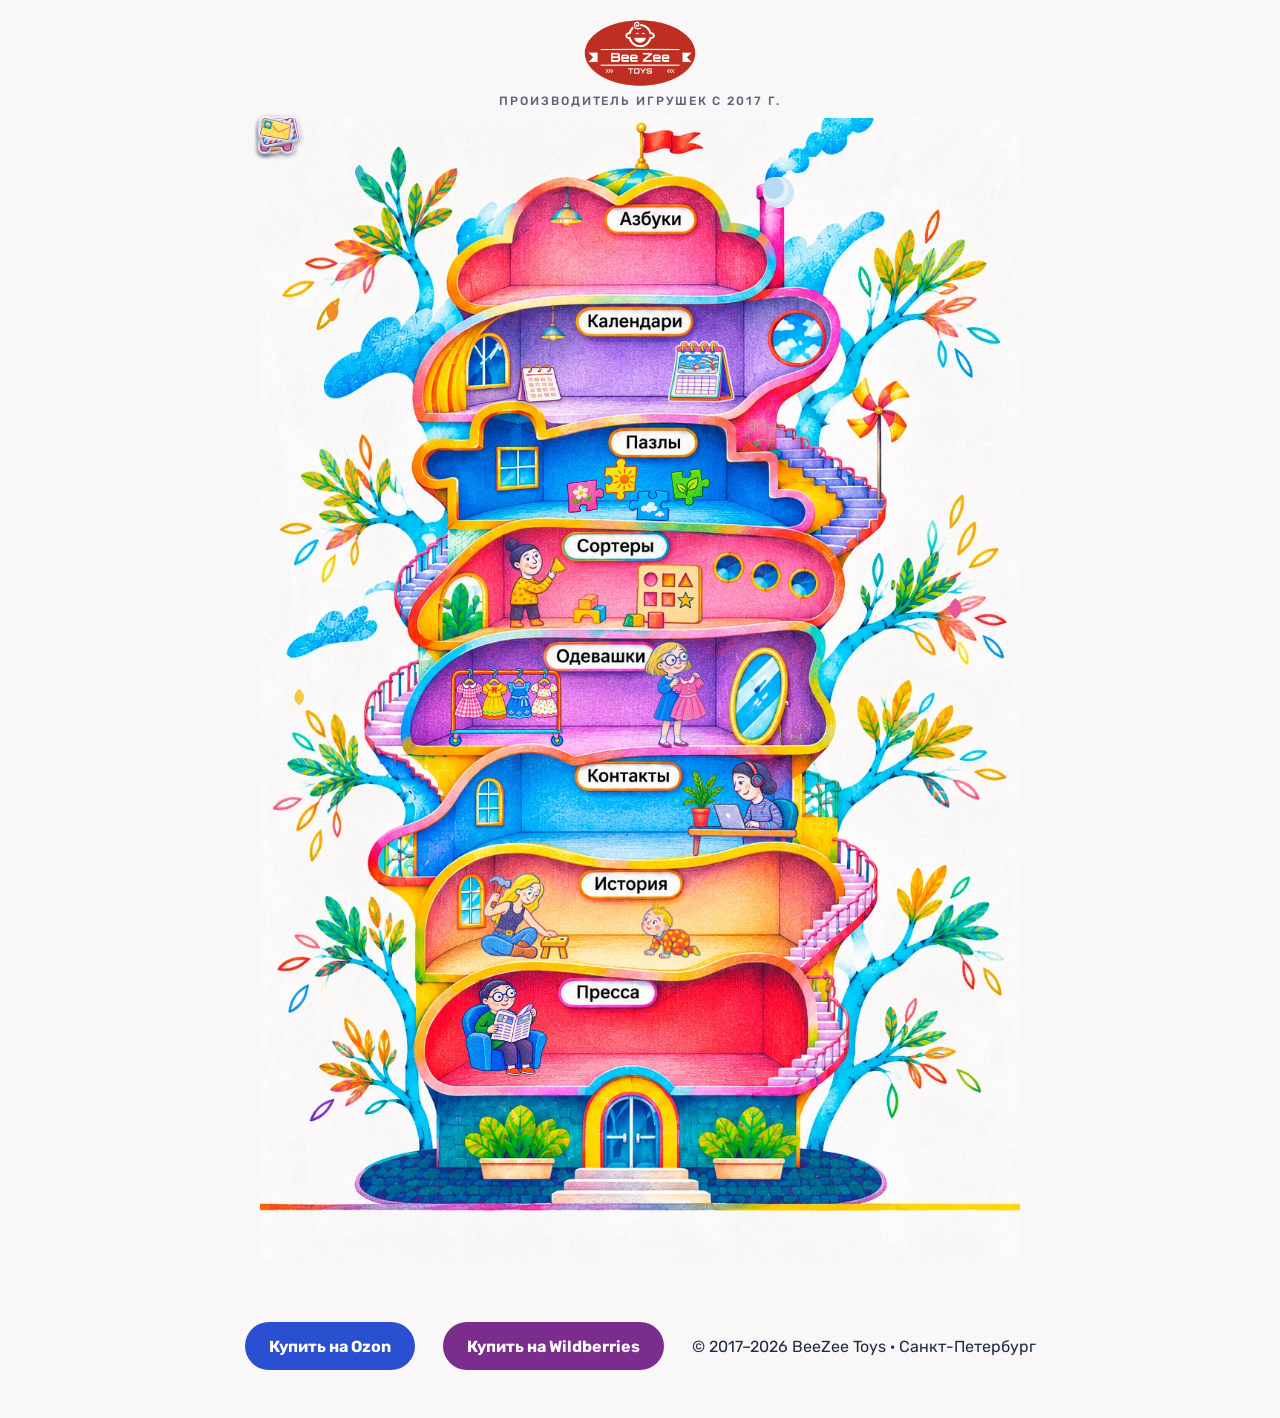
==== index.html @ bb621c13 "Календари: маленький календарик подпрыгивает вместо полёта Co-Authored-By: Claude Opus 5.5 <noreply@" ====
<!doctype html>
<html lang="ru">
<head>
<meta charset="utf-8">
<meta name="viewport" content="width=device-width, initial-scale=1">
<title>BeeZee Toys — занимательно-замечательные игрушки</title>
<meta name="description" content="Авторские магнитные азбуки, календари, одевашки и сортеры BeeZee Toys из Петербурга, с 2017 года.">
<link rel="preconnect" href="https://fonts.googleapis.com">
<link href="https://fonts.googleapis.com/css2?family=Rubik:wght@400;500;700;800&family=Caveat:wght@500;700&display=swap" rel="stylesheet">
<style>
:root{--ink:#1F2A44;--paper:#F9F7F7;--blue:#2A4FD0;--red:#C0392B}
*{box-sizing:border-box}
body{margin:0;background:var(--paper);color:var(--ink);font-family:Rubik,system-ui,sans-serif;overflow-x:hidden}
a{color:var(--ink)}a:hover{color:var(--red)}
.hand{font-family:Caveat,cursive}

header{position:relative;max-width:1320px;margin:0 auto;padding:18px 24px 10px;display:flex;flex-direction:column;align-items:center;gap:6px}
header img{display:block;width:112px;height:70px;object-fit:contain}
.since{font-size:12px;font-weight:500;letter-spacing:.16em;text-transform:uppercase;color:#5B6478}
.btn{display:inline-flex;align-items:center;min-height:48px;padding:0 24px;border-radius:999px;font-weight:700;text-decoration:none;border:0;font-family:inherit;font-size:16px;cursor:pointer;transition:transform .25s cubic-bezier(.34,1.56,.64,1)}
.btn:hover{transform:scale(1.06) rotate(-2deg)}
.btn-dark{background:var(--ink);color:var(--paper)}
.btn-dark:hover{color:var(--paper)}
.btn-ozon{background:#2A4FD0;color:#fff}.btn-ozon:hover{color:#fff}
.btn-wb{background:#7B2D8E;color:#fff}.btn-wb:hover{color:#fff}

main{position:relative;max-width:1320px;margin:0 auto;padding:0 16px 40px;display:flex;justify-content:center}

.house{position:relative;width:min(760px,94vw);aspect-ratio:1024/1536;animation:breathe 8s ease-in-out infinite}
.cam{position:absolute;inset:0}
.layer{position:absolute;inset:0;width:100%;height:100%;display:block;pointer-events:none;user-select:none}
.g{position:absolute;inset:0;pointer-events:none}
.hot{position:absolute;padding:0;margin:0;border:0;background:transparent;cursor:pointer;pointer-events:auto;border-radius:48px;transition:box-shadow .35s,background-color .35s;-webkit-tap-highlight-color:transparent}
.hot:focus-visible{outline:none}
.g:hover .hot,.g:focus-within .hot,.g.on .hot{background-color:rgba(255,255,255,.10);box-shadow:inset 0 0 0 4px rgba(255,255,255,.85),0 0 0 3px rgba(31,42,68,.12)}
.go{position:absolute;right:7%;bottom:10%;padding:8px 16px;border-radius:999px;background:var(--ink);color:var(--paper);font:700 15px Rubik,sans-serif;opacity:0;transform:translateY(8px) scale(.8);transition:all .35s cubic-bezier(.34,1.56,.64,1);white-space:nowrap}
.g:hover .go,.g:focus-within .go,.g.on .go{opacity:1;transform:none}
.sp{position:absolute;width:24px;height:24px;opacity:0}
.g:hover .sp,.g.on .sp{animation:sparkle 1s ease-out infinite}
.g:hover .sp2,.g.on .sp2{animation-delay:.3s}
.g:hover .sp3,.g.on .sp3{animation-delay:.6s}

/* персонажи — покой */
.s-girl{transform-origin:35.2% 44.9%;animation:sway 3.4s ease-in-out infinite}
.k-girl{transform-origin:63.5% 65.1%;animation:typing 2.4s ease-in-out infinite}
.s-board{transform-origin:53.2% 44.9%}
.s-blocks{transform-origin:43.2% 44.7%}
/* персонажи — наведение мышкой (:hover) или тап на телефоне (.on) */
.g:hover .s-girl,.g:focus-within .s-girl,.g.on .s-girl{animation:hop 1.6s ease-in-out infinite}
.g:hover .s-board,.g:focus-within .s-board,.g.on .s-board{animation:wiggle .9s ease-in-out infinite}
.g:hover .s-blocks,.g:focus-within .s-blocks,.g.on .s-blocks{animation:boing .8s ease-in-out .15s infinite}
.g:hover .k-girl,.g:focus-within .k-girl,.g.on .k-girl{animation:nod 1.1s ease-in-out infinite}

/* бабушка с газетой: 4 кадра в одной полосе */
.sprite{position:absolute;background:url(img/pressa-granny.webp) 0 0/400% 100% no-repeat;pointer-events:none}
.p-granny{transform-origin:50% 100%;animation:sit 4s ease-in-out infinite}.g:hover .p-granny,.g:focus-within .p-granny,.g.on .p-granny{animation:read 2.88s step-end infinite,sit 4s ease-in-out infinite}
@keyframes read{0%{background-position:0 0}38%{background-position:33.333% 0}48%{background-position:66.667% 0}80%{background-position:100% 0}90%{background-position:0 0}100%{background-position:0 0}}
@keyframes sit{0%,100%{transform:scale(1,1)}50%{transform:scale(1.008,1.015)}}

/* девочка у зеркала: 4 кадра — держит платье, примеряет, кружится, в новом платье */
.o-girl{background-image:url(img/odevashki-girl.webp);transform-origin:50% 100%;animation:sit 3.6s ease-in-out infinite}.g:hover .o-girl,.g:focus-within .o-girl,.g.on .o-girl{animation:dress 3.2s step-end infinite,sit 3.6s ease-in-out infinite}
@keyframes dress{0%{background-position:0 0}25%{background-position:33.333% 0}42%{background-position:66.667% 0}55%{background-position:100% 0}92%{background-position:0 0}100%{background-position:0 0}}

/* вешалка с платьями: при наведении ездит вправо-влево, платья качаются по инерции
   кадры: 0 — центр, 1 — качнулись вправо, 2 — центр, 3 — качнулись влево */
.o-rack{background-image:url(img/odevashki-rack.webp)}.g:hover .o-rack,.g:focus-within .o-rack,.g.on .o-rack{animation:roll 3.2s ease-in-out infinite,inertia 3.2s step-end infinite}
@keyframes roll{0%,100%{transform:translateX(-12%)}50%{transform:translateX(12%)}}
@keyframes inertia{0%{background-position:100% 0}18%{background-position:0 0}38%{background-position:33.333% 0}68%{background-position:66.667% 0}88%{background-position:100% 0}100%{background-position:100% 0}}

/* Азбуки: буквы летают по этажу. Обёртка .fly двигается по маршруту, картинка внутри кувыркается.
   При наведении на комнату буквы подрастают. */
.fly{position:absolute;pointer-events:none;transition:transform .45s cubic-bezier(.34,1.56,.64,1)}
.fly img{display:block;width:100%;height:100%;animation:tumble 5s ease-in-out infinite;filter:drop-shadow(0 0 1px #fff) drop-shadow(0 0 1px #fff) drop-shadow(0 0 1px #fff) drop-shadow(0 2px 2px rgba(31,42,68,.35))}.g:hover .fly,.g:focus-within .fly,.g.on .fly{transform:scale(1.3)}
.fly-a{width:4.52%;height:2.99%;animation:fly-a 13s ease-in-out infinite}
.fly-b{width:3.47%;height:2.99%;animation:fly-b 15s ease-in-out -4s infinite}
.fly-v{width:3.53%;height:2.99%;animation:fly-v 11s ease-in-out -2s infinite}
.fly-g{width:2.96%;height:2.99%;animation:fly-g 17s ease-in-out -7s infinite}
.fly-b img{animation-duration:6.2s;animation-direction:reverse}
.fly-v img{animation-duration:4.4s;animation-delay:-1.5s}
.fly-g img{animation-duration:7s;animation-direction:reverse;animation-delay:-3s}
@keyframes tumble{0%,100%{transform:rotate(-14deg)}25%{transform:rotate(10deg) translateY(-10%)}50%{transform:rotate(-6deg)}75%{transform:rotate(16deg) translateY(8%)}}
.fly-d{width:4.22%;height:2.99%;animation:fly-d 19s ease-in-out -11s infinite}
.fly-d img{animation-duration:5.8s;animation-delay:-2.5s}
@keyframes fly-d{0.0%{left:45.90%;top:9.11%} 16.7%{left:58.59%;top:11.72%} 33.3%{left:50.78%;top:12.50%} 50.0%{left:37.11%;top:11.07%} 66.7%{left:32.23%;top:12.11%} 83.3%{left:41.02%;top:9.77%} 100.0%{left:45.90%;top:9.11%}}
@keyframes fly-a{0.0%{left:31.05%;top:11.85%} 16.7%{left:34.18%;top:8.79%} 33.3%{left:50.78%;top:10.94%} 50.0%{left:58.59%;top:12.11%} 66.7%{left:45.90%;top:11.85%} 83.3%{left:33.69%;top:10.42%} 100.0%{left:31.05%;top:11.85%}}
@keyframes fly-b{0.0%{left:58.11%;top:10.74%} 16.7%{left:48.83%;top:12.24%} 33.3%{left:36.13%;top:11.59%} 50.0%{left:32.71%;top:8.79%} 66.7%{left:43.46%;top:10.94%} 83.3%{left:54.69%;top:12.11%} 100.0%{left:58.11%;top:10.74%}}
@keyframes fly-v{0.0%{left:41.02%;top:12.24%} 16.7%{left:54.20%;top:10.74%} 33.3%{left:59.77%;top:11.98%} 50.0%{left:48.83%;top:12.24%} 66.7%{left:34.38%;top:9.24%} 83.3%{left:31.25%;top:11.72%} 100.0%{left:41.02%;top:12.24%}}
@keyframes fly-g{0.0%{left:50.78%;top:12.11%} 16.7%{left:35.64%;top:12.24%} 33.3%{left:32.23%;top:9.11%} 50.0%{left:44.43%;top:10.74%} 66.7%{left:59.38%;top:10.94%} 83.3%{left:52.73%;top:12.24%} 100.0%{left:50.78%;top:12.11%}}

/* Календари: настольный календарь. Кадры: 0 зима, 1 весна, 2 лето, 3 осень.
   В покое показывает текущее время года (выставляет скрипт), при наведении листает сезоны. */
.k-cal{background-image:url(img/kalendari-cal.webp);transform-origin:50% 12%}
.g:hover .k-cal,.g:focus-within .k-cal,.g.on .k-cal{animation:seasons 4.8s step-end infinite,pageflip 4.8s ease-out infinite}
@keyframes seasons{0%{background-position:0 0}25%{background-position:33.333% 0}50%{background-position:66.667% 0}75%{background-position:100% 0}100%{background-position:0 0}}
@keyframes pageflip{0%,25%,50%,75%,100%{transform:scaleY(.86) translateY(-2%)}6%,31%,56%,81%{transform:scaleY(1.03)}10%,35%,60%,85%{transform:none}}

/* Пазлы: кадры 0 разбросаны, 1 ближе, 2 почти, 3 собраны.
   В покое лежат разбросанными, при наведении собираются, щёлкают и снова рассыпаются. */
.z-pieces{background-image:url(img/pazly-pieces.webp);transform-origin:50% 60%}
.g:hover .z-pieces,.g:focus-within .z-pieces,.g.on .z-pieces{animation:assemble 3.6s step-end infinite,snap 3.6s ease-out infinite}
@keyframes assemble{0%{background-position:0 0}16%{background-position:33.333% 0}30%{background-position:66.667% 0}42%{background-position:100% 0}88%{background-position:0 0}100%{background-position:0 0}}
@keyframes snap{0%,41%{transform:none}46%{transform:scale(1.08)}52%{transform:scale(.97)}58%,86%{transform:none}90%{transform:scale(1.04) rotate(-2deg)}100%{transform:none}}

/* Контакты: по комнате летают конверты (та же механика, что у букв в «Азбуках») */
.fly-e1{width:5.08%;height:2.39%;animation:fly-e1 14s ease-in-out infinite}
.fly-e2{width:4.88%;height:2.33%;animation:fly-e2 12s ease-in-out -5s infinite}
.fly-e3{width:4.10%;height:1.93%;animation:fly-e3 16s ease-in-out -9s infinite}
.fly-e2 img{animation-duration:5.6s;animation-direction:reverse}
.fly-e3 img{animation-duration:4.6s;animation-delay:-2s;scale:-1 1}
@keyframes fly-e1{0.0%{left:30.27%;top:60.55%} 16.7%{left:37.11%;top:58.92%} 33.3%{left:45.90%;top:60.22%} 50.0%{left:48.83%;top:61.52%} 66.7%{left:41.02%;top:61.85%} 83.3%{left:32.23%;top:59.24%} 100.0%{left:30.27%;top:60.55%}}
@keyframes fly-e2{0.0%{left:46.88%;top:60.87%} 16.7%{left:39.06%;top:61.72%} 33.3%{left:31.25%;top:61.20%} 50.0%{left:32.23%;top:57.62%} 66.7%{left:40.04%;top:59.57%} 83.3%{left:48.34%;top:59.90%} 100.0%{left:46.88%;top:60.87%}}
@keyframes fly-e3{0.0%{left:37.11%;top:61.52%} 16.7%{left:44.92%;top:59.24%} 33.3%{left:49.32%;top:60.87%} 50.0%{left:41.99%;top:61.98%} 66.7%{left:33.20%;top:60.22%} 83.3%{left:29.79%;top:61.85%} 100.0%{left:37.11%;top:61.52%}}

/* История: мама-основательница мастерит игрушку. Кадры: 0 замах, 1 опускает, 2 удар, 3 отскок.
   В покое держит молоток наготове, при наведении стучит; в момент удара — жёлтый «бам». */
.h-mom{background-image:url(img/istoriya-mom.webp);background-position:33.333% 0;transform-origin:40% 100%;animation:sit 4.2s ease-in-out infinite}
.g:hover .h-mom,.g:focus-within .h-mom,.g.on .h-mom{animation:hammer 1.3s step-end infinite}
@keyframes hammer{0%{background-position:0 0}40%{background-position:33.333% 0}55%{background-position:66.667% 0}72%{background-position:100% 0}100%{background-position:0 0}}
.bam{position:absolute;opacity:0;pointer-events:none}
.g:hover .bam,.g:focus-within .bam,.g.on .bam{animation:bam 1.3s linear infinite}
@keyframes bam{0%,54%{opacity:0;transform:scale(.4)}57%{opacity:1;transform:scale(1.15)}68%{opacity:1;transform:scale(1)}74%,100%{opacity:0;transform:scale(.9)}}

/* История: малыш ползёт к маме. Кадры: 0 и 2 — на четвереньках, 1 и 3 — тянет ручку вперёд.
   В покое сидит и «дышит», при наведении перебирает ручками и подползает к маме. */
.h-baby{background-image:url(img/istoriya-baby.webp);transform-origin:50% 100%;animation:sit 3s ease-in-out infinite}
.g:hover .h-baby,.g:focus-within .h-baby,.g.on .h-baby{animation:crawl 1.2s step-end infinite,toMom 3.2s ease-in-out forwards}
@keyframes crawl{0%{background-position:0 0}25%{background-position:33.333% 0}50%{background-position:66.667% 0}75%{background-position:100% 0}100%{background-position:0 0}}
@keyframes toMom{from{transform:translateX(0)}to{transform:translateX(-55%)}}

/* Календари: маленький календарик у окна. В покое стоит на полу, при наведении или тапе подпрыгивает */
.k-mini{position:absolute;transform-origin:50% 100%;left:33.69%;top:21.55%;width:6.05%;height:3.45%;pointer-events:none}
.k-mini img{display:block;width:100%;height:100%;filter:drop-shadow(0 2px 2px rgba(31,42,68,.3))}
.g:hover .k-mini,.g:focus-within .k-mini,.g.on .k-mini{animation:miniHop 1.1s ease-in-out infinite}
@keyframes miniHop{0%,100%{transform:translateY(0) scale(1,1)}12%{transform:translateY(0) scale(1.08,.9)}38%{transform:translateY(-38%) scale(.95,1.06) rotate(-6deg)}60%{transform:translateY(0) scale(1,1) rotate(2deg)}68%{transform:translateY(0) scale(1.06,.93)}80%{transform:translateY(0) scale(1,1)}}
/* большой календарь отражён — «смотрит» от окна */
.k-cal{scale:-1 1}

.puff{position:absolute;left:66.2%;top:5.2%;aspect-ratio:1;border-radius:50%;animation:rise 3.6s ease-out infinite}
.leaf{position:absolute;animation:fall 9s linear infinite}

footer{max-width:1320px;margin:0 auto;padding:24px 24px 48px;display:flex;flex-wrap:wrap;justify-content:center;align-items:center;gap:14px 28px}

/* окно раздела */
.panel-wrap{position:fixed;inset:0;z-index:50;background:rgba(31,42,68,.55);display:none;align-items:flex-start;justify-content:center;padding:40px 16px;overflow-y:auto}
.panel-wrap.open{display:flex;animation:fade .3s ease}
.panel{width:100%;max-width:980px;background:var(--paper);border-radius:40px;overflow:hidden;box-shadow:0 30px 80px -20px rgba(0,0,0,.5);animation:panelIn .55s cubic-bezier(.34,1.56,.64,1)}
.panel-head{color:#fff;padding:28px clamp(24px,4vw,48px) 32px;display:flex;flex-direction:column;gap:14px}
.panel-head .btn{align-self:flex-start;background:var(--paper);color:var(--ink);min-height:44px;padding:0 20px}
.panel-head .note{font-size:30px;line-height:1}
.panel-head h2{margin:0;font-size:clamp(40px,6vw,72px);font-weight:800;line-height:.95}
.panel-head p{margin:0;font-size:19px;line-height:1.5;max-width:640px}
.panel-body{padding:clamp(24px,4vw,48px);display:flex;flex-direction:column;gap:28px}
.photos{display:grid;grid-template-columns:repeat(auto-fit,minmax(170px,1fr));gap:16px}
.photos img{display:block;width:100%;aspect-ratio:3/4;object-fit:cover;border-radius:22px;border:6px solid #fff}
.ph{border-radius:24px;min-height:240px;display:flex;align-items:center;justify-content:center;padding:24px;text-align:center;background-color:#F3EBDD;background-image:radial-gradient(circle,#E8DCC6 0 8px,transparent 9px);background-size:40px 40px}
.ph span{background:var(--paper);border-radius:14px;padding:10px 16px;font-size:15px;font-weight:500}
.items{display:grid;grid-template-columns:repeat(auto-fit,minmax(220px,1fr));gap:16px}
.item{background:#fff;border-radius:24px;padding:22px;display:flex;flex-direction:column;gap:8px}
.item .tag{font-size:14px;font-weight:700}
.item strong{font-size:20px;line-height:1.25}
.item span.t{font-size:16px;line-height:1.5}
.buy{display:flex;flex-wrap:wrap;gap:12px}

/* телефоны: дом крупнее экрана, листья по краям уходят за границу */
@media (max-width:640px){
  header{padding:14px 16px 6px}
  header img{width:96px;height:60px}
  main{padding:0 0 28px;overflow:hidden}
  .house{width:131vw;flex:none;left:3.45vw}
  /* конверты мелкие — белый контур толще и плотнее, как у наклейки (буквы — без обводки) */
  .g[data-room="kon"] .fly img{filter:drop-shadow(2px 0 0 #fff) drop-shadow(-2px 0 0 #fff) drop-shadow(0 2px 0 #fff) drop-shadow(0 -2px 0 #fff) drop-shadow(0 2px 2px rgba(31,42,68,.35))} /* сдвиг: розовые лестницы слева и справа на равном расстоянии от краёв экрана */
}

@keyframes sway{0%,100%{transform:rotate(-2.5deg)}50%{transform:rotate(2.5deg)}}
@keyframes typing{0%,100%{transform:translateY(0)}50%{transform:translateY(-.25%)}}
@keyframes hop{0%{transform:translateY(0) scale(1,1)}10%{transform:translateY(0) scale(1.03,.96)}32%{transform:translateY(-1.8%) scale(.98,1.03) rotate(-3deg)}52%{transform:translateY(0) rotate(1deg)}60%{transform:translateY(0) scale(1.03,.96)}68%,100%{transform:translateY(0) scale(1,1)}}
@keyframes wiggle{0%,100%{transform:rotate(0)}25%{transform:rotate(-4deg)}75%{transform:rotate(4deg)}}
@keyframes boing{0%,100%{transform:translateY(0)}40%{transform:translateY(-1.3%) rotate(-6deg)}70%{transform:translateY(0) rotate(3deg)}}
@keyframes nod{0%,100%{transform:rotate(0)}30%{transform:rotate(-2deg) translateY(-.2%)}60%{transform:rotate(1deg)}}
@keyframes sparkle{0%{opacity:0;transform:scale(.2) rotate(0)}40%{opacity:1;transform:scale(1.2) rotate(40deg)}100%{opacity:0;transform:scale(.6) translateY(-26px) rotate(90deg)}}
@keyframes breathe{0%,100%{transform:translateY(0)}50%{transform:translateY(-8px)}}
@keyframes fall{0%{transform:translate(0,-20px) rotate(0);opacity:0}10%{opacity:1}100%{transform:translate(60px,520px) rotate(320deg);opacity:0}}
@keyframes rise{0%{transform:translate(0,0) scale(.4);opacity:0}20%{opacity:.85}100%{transform:translate(18px,-90px) scale(1.6);opacity:0}}
@keyframes nudge{0%,100%{transform:rotate(-5deg) translateX(0)}50%{transform:rotate(-3deg) translateX(10px)}}
@keyframes fade{from{opacity:0}to{opacity:1}}
@keyframes panelIn{from{opacity:0;transform:translateY(60px) scale(.92)}to{opacity:1;transform:none}}
</style>
</head>
<body>

<header>
<a href="./" aria-label="BeeZee Toys — на главную"><img src="img/logo.webp" alt="BeeZee Toys"></a>
<span class="since">Производитель игрушек с 2017 г.</span>
</header>

<main>

<div class="house">
<div class="cam" id="cam">
<img class="layer" src="img/house.webp" alt="Дом BeeZee: этажи Азбуки, Календари, Пазлы, Сортеры, Одевашки, Контакты, История, Пресса">

<span class="puff" style="width:4%;background:#CFE6F7"></span>
<span class="puff" style="width:3.4%;background:#E4F1FB;animation-delay:-1.2s"></span>
<span class="puff" style="width:2.8%;background:#B9DAF2;animation-delay:-2.4s"></span>

<svg class="leaf" viewBox="0 0 20 20" style="left:8%;top:16%;width:3%" aria-hidden="true"><path d="M10 1C17 6 17 14 10 19 3 14 3 6 10 1Z" fill="#F28C28"/></svg>
<svg class="leaf" viewBox="0 0 20 20" style="left:84%;top:12%;width:2.6%;animation-delay:-3s" aria-hidden="true"><path d="M10 1C17 6 17 14 10 19 3 14 3 6 10 1Z" fill="#8BC34A"/></svg>
<svg class="leaf" viewBox="0 0 20 20" style="left:90%;top:42%;width:3%;animation-delay:-6s" aria-hidden="true"><path d="M10 1C17 6 17 14 10 19 3 14 3 6 10 1Z" fill="#E8559A"/></svg>
<svg class="leaf" viewBox="0 0 20 20" style="left:4%;top:50%;width:2.4%;animation-delay:-4.5s" aria-hidden="true"><path d="M10 1C17 6 17 14 10 19 3 14 3 6 10 1Z" fill="#F6C945"/></svg>
<svg class="leaf" viewBox="0 0 20 20" style="left:12%;top:4%;width:2.2%;animation-delay:-7.5s" aria-hidden="true"><path d="M10 1C17 6 17 14 10 19 3 14 3 6 10 1Z" fill="#3FB8C5"/></svg>

<!-- Комнаты. data-box = x1,y1,x2,y2 в пикселях картинки 1024×1536 -->
<div class="g" data-room="azb" data-box="255,85,715,240">
<span class="fly fly-a"><img src="img/azbuki-a.webp" alt=""></span>
<span class="fly fly-b"><img src="img/azbuki-b.webp" alt=""></span>
<span class="fly fly-v"><img src="img/azbuki-v.webp" alt=""></span>
<span class="fly fly-g"><img src="img/azbuki-g.webp" alt=""></span>
<span class="fly fly-d"><img src="img/azbuki-d.webp" alt=""></span>
</div>
<div class="g" data-room="kal" data-box="210,242,770,398">
<span class="k-mini"><img src="img/kalendari-mini.webp" alt=""></span>
<span class="sprite k-cal" id="cal" style="left:53.52%;top:19.47%;width:8.98%;height:5.53%"></span>
</div>
<div class="g" data-room="paz" data-box="215,400,755,555">
<span class="sprite z-pieces" style="left:40.23%;top:29.7%;width:19.14%;height:5.73%"></span>
</div>
<div class="g" data-room="sor" data-box="200,558,785,705">
<img class="layer s-board" src="img/sortery-board.webp" alt="">
<img class="layer s-blocks" src="img/sortery-blocks.webp" alt="">
<img class="layer s-girl" src="img/sortery-girl.webp" alt="">
</div>
<div class="g" data-room="ode" data-box="195,696,770,858">
<span class="sprite o-rack" style="left:24.5%;top:48.1%;width:15.6%;height:7.23%"></span>
<span class="sprite o-girl" style="left:50.4%;top:45.8%;width:8.6%;height:9.58%"></span>
</div>
<div class="g" data-room="kon" data-box="155,858,725,1000">
<img class="layer k-girl" src="img/kontakty-girl.webp" alt="">
<span class="fly fly-e1"><img src="img/kontakty-env-yellow.webp" alt=""></span>
<span class="fly fly-e2"><img src="img/kontakty-env-air.webp" alt=""></span>
<span class="fly fly-e3"><img src="img/kontakty-env-yellow.webp" alt=""></span>
</div>
<div class="g" data-room="ist" data-box="215,1003,815,1150">
<span class="sprite h-baby" style="left:48.83%;top:68.55%;width:10.16%;height:5.27%"></span>
<span class="sprite h-mom" style="left:28.81%;top:64.71%;width:11.82%;height:9.11%"></span>
<svg class="bam" viewBox="0 0 24 24" aria-hidden="true" style="left:36.13%;top:68.6%;width:2.4%;height:1.6%"><path d="M4 14L1 6M12 10V1M20 14l3-8" stroke="#F6C945" stroke-width="3.2" stroke-linecap="round" fill="none"/></svg>
</div>
<div class="g" data-room="pre" data-box="215,1153,790,1300">
<span class="sprite p-granny" style="left:26.32%;top:75.35%;width:11.82%;height:8.88%"></span>
</div>
</div>
</div>
</main>

<footer id="buy">
<a class="btn btn-ozon" href="#ozon">Купить на Ozon</a>
<a class="btn btn-wb" href="#wb">Купить на Wildberries</a>
<span>© 2017–2026 BeeZee Toys · Санкт-Петербург</span>
</footer>

<div class="panel-wrap" id="panel" role="dialog" aria-modal="true"></div>

<script>
const W = 1024, H = 1536;
const TOUCH = matchMedia('(hover: none)').matches;

// календарь в покое показывает текущее время года
(() => {
  const m = new Date().getMonth();                 // 0 — январь
  const season = [0,0,1,1,1,2,2,2,3,3,3,0][m];     // 0 зима, 1 весна, 2 лето, 3 осень
  document.getElementById('cal').style.backgroundPosition = (season * 100 / 3) + '% 0';
})();
const ROOMS = {
  azb: { name: 'Азбуки', color: '#D8467F', note: 'хит BeeZee', lead: 'Глянцевые магнитные буквы в горошек, облака и звёзды. Прочные, экологичные, сплошной магнит.', buy: true,
    photos: [['azbuka-tuba','Магнитная азбука в тубе, 54 буквы'],['azbuka-dom','Буквы Д, О, М и фигурки'],['azbuka-papa','Буквы ПАПА на холодильнике'],['azbuka-ch','Розовая буква Ч в цветочек'],['azbuka-girl','Девочка с тубой магнитной азбуки']] },
  kal: { name: 'Календари', color: '#7C5BC9', note: 'утро начинается с игры', lead: 'Магнитно-маркерные календари: дни недели, погода и числа.', ph: 'Фото серии загрузим из папки img/kalendari', buy: true },
  paz: { name: 'Пазлы', color: '#2A4FD0', note: 'собери, если сможешь', lead: 'Головоломки, которые увлекают надолго и развивают пространственное мышление.', ph: 'Фото серии загрузим из папки img/pazly', buy: true },
  sor: { name: 'Сортеры', color: '#D9577F', note: 'цвета, формы и счёт', lead: 'Сортеры и балансиры в духе Монтессори для самых маленьких.', ph: 'Фото серии загрузим из папки img/sortery', buy: true },
  ode: { name: 'Одевашки', color: '#8550C2', note: 'гардероб на все случаи', lead: 'Магнитные одевашки: целые семьи героев и наряды на каждый день.', ph: 'Фото серии загрузим из папки img/odevashki', buy: true },
  kon: { name: 'Контакты', color: '#3A6FD0', note: 'пишите, мы отвечаем', lead: 'Вопросы, опт и серии под заказ — пишите в почту или в соцсети.',
    items: [['Почта','toys@beezeetoys.ru','Ответим на вопросы, опт и заказы.'],['ВКонтакте','vk.ru/public194457043','Новинки и розыгрыши.'],['Instagram','@beezee_toys','Фото и видео игрушек в деле.']] },
  ist: { name: 'История', color: '#A2476F', note: 'как всё начиналось', lead: 'Город на Неве, где солнца мало, а детей очень любят.',
    items: [['2017','Идея','Питерская мама двоих детей решила: качественных и необычных игрушек много не бывает.'],['2017','«Читазл»','Первые деревянные азбуки пахли копотью — мы не сдались. Домино-пазл в жестяной баночке стал первым хитом.'],['2018','Оргстекло','Год экспериментов: сотни глянцевых магнитных азбук, цифр и мемо.'],['2019','Своя марка','Торговый знак, сертификаты, фабрики-партнёры и выход на маркетплейсы.']] },
  pre: { name: 'Пресса', color: '#D83A2E', note: 'мы даже на обложке!', lead: 'Что о BeeZee Toys пишет деловая пресса.',
    items: [['Бизнес-Диалог · июнь 2023','BeeZee Toys на обложке','Обложку и разворот перенесём с текущего сайта.'],['Russian Business Guide · март 2023','Статья Ru-Eng','Сканы страниц перенесём с текущего сайта.'],['Деловой Петербург · ноябрь 2019','«В Европу со своим деревом»','Как петербургский бренд игрушек собрался на зарубежный рынок.']] }
};

const panel = document.getElementById('panel');
const star = (c, pos, cls) => `<svg class="sp ${cls}" viewBox="0 0 24 24" aria-hidden="true" style="${pos}"><path d="M12 2l2.4 7.6L22 12l-7.6 2.4L12 22l-2.4-7.6L2 12l7.6-2.4z" fill="${c}"/></svg>`;

// Ставим кнопки-«двери» поверх каждой комнаты
document.querySelectorAll('.g').forEach((g) => {
  const id = g.dataset.room, r = ROOMS[id];
  const [x1, y1, x2, y2] = g.dataset.box.split(',').map(Number);
  const l = x1 / W * 100, t = y1 / H * 100, w = (x2 - x1) / W * 100, h = (y2 - y1) / H * 100;
  const b = document.createElement('button');
  b.type = 'button';
  b.className = 'hot';
  b.setAttribute('aria-label', 'Открыть раздел ' + r.name);
  b.style.cssText = `left:${l}%;top:${t}%;width:${w}%;height:${h}%`;
  b.innerHTML = star('#F6C945', 'left:4%;top:8%', '') + star('#3FB8C5', 'right:6%;top:12%', 'sp2') + star('#E8559A', 'left:46%;bottom:8%', 'sp3') + '<span class="go">Войти →</span>';
  b.addEventListener('click', () => {
    // на телефоне первый тап оживляет комнату, второй — открывает раздел
    if (TOUCH && !g.classList.contains('on')) {
      document.querySelectorAll('.g.on').forEach((x) => x.classList.remove('on'));
      g.classList.add('on');
      return;
    }
    enter(id);
  });
  g.appendChild(b);
});

function enter(id) { openPanel(ROOMS[id]); }

function openPanel(r) {
  let body = '';
  if (r.photos) body += '<div class="photos">' + r.photos.map(([f, alt]) => `<img src="img/${f}.webp" alt="${alt}">`).join('') + '</div>';
  if (r.ph) body += `<div class="ph"><span>${r.ph}</span></div>`;
  if (r.items) body += '<div class="items">' + r.items.map(([tag, title, text]) => `<div class="item"><span class="tag" style="color:${r.color}">${tag}</span><strong>${title}</strong><span class="t">${text}</span></div>`).join('') + '</div>';
  if (r.buy) body += '<div class="buy"><a class="btn btn-ozon" href="#ozon">Купить на Ozon</a><a class="btn btn-wb" href="#wb">Купить на Wildberries</a></div>';
  panel.innerHTML = `<div class="panel"><div class="panel-head" style="background:${r.color}"><button type="button" class="btn" id="close">← Вернуться в дом</button><span class="note hand">${r.note}</span><h2>${r.name}</h2><p>${r.lead}</p></div><div class="panel-body">${body}</div></div>`;
  panel.setAttribute('aria-label', r.name);
  panel.classList.add('open');
  document.getElementById('close').focus();
}

// тап мимо комнат «усыпляет» оживлённую комнату
document.addEventListener('click', (e) => {
  if (!e.target.closest('.hot')) document.querySelectorAll('.g.on').forEach((x) => x.classList.remove('on'));
});

function closePanel() { panel.classList.remove('open'); panel.innerHTML = ''; document.querySelectorAll('.g.on').forEach((x) => x.classList.remove('on')); }
panel.addEventListener('click', (e) => { if (e.target === panel || e.target.id === 'close') closePanel(); });
document.addEventListener('keydown', (e) => { if (e.key === 'Escape' && panel.classList.contains('open')) closePanel(); });
</script>
</body>
</html>
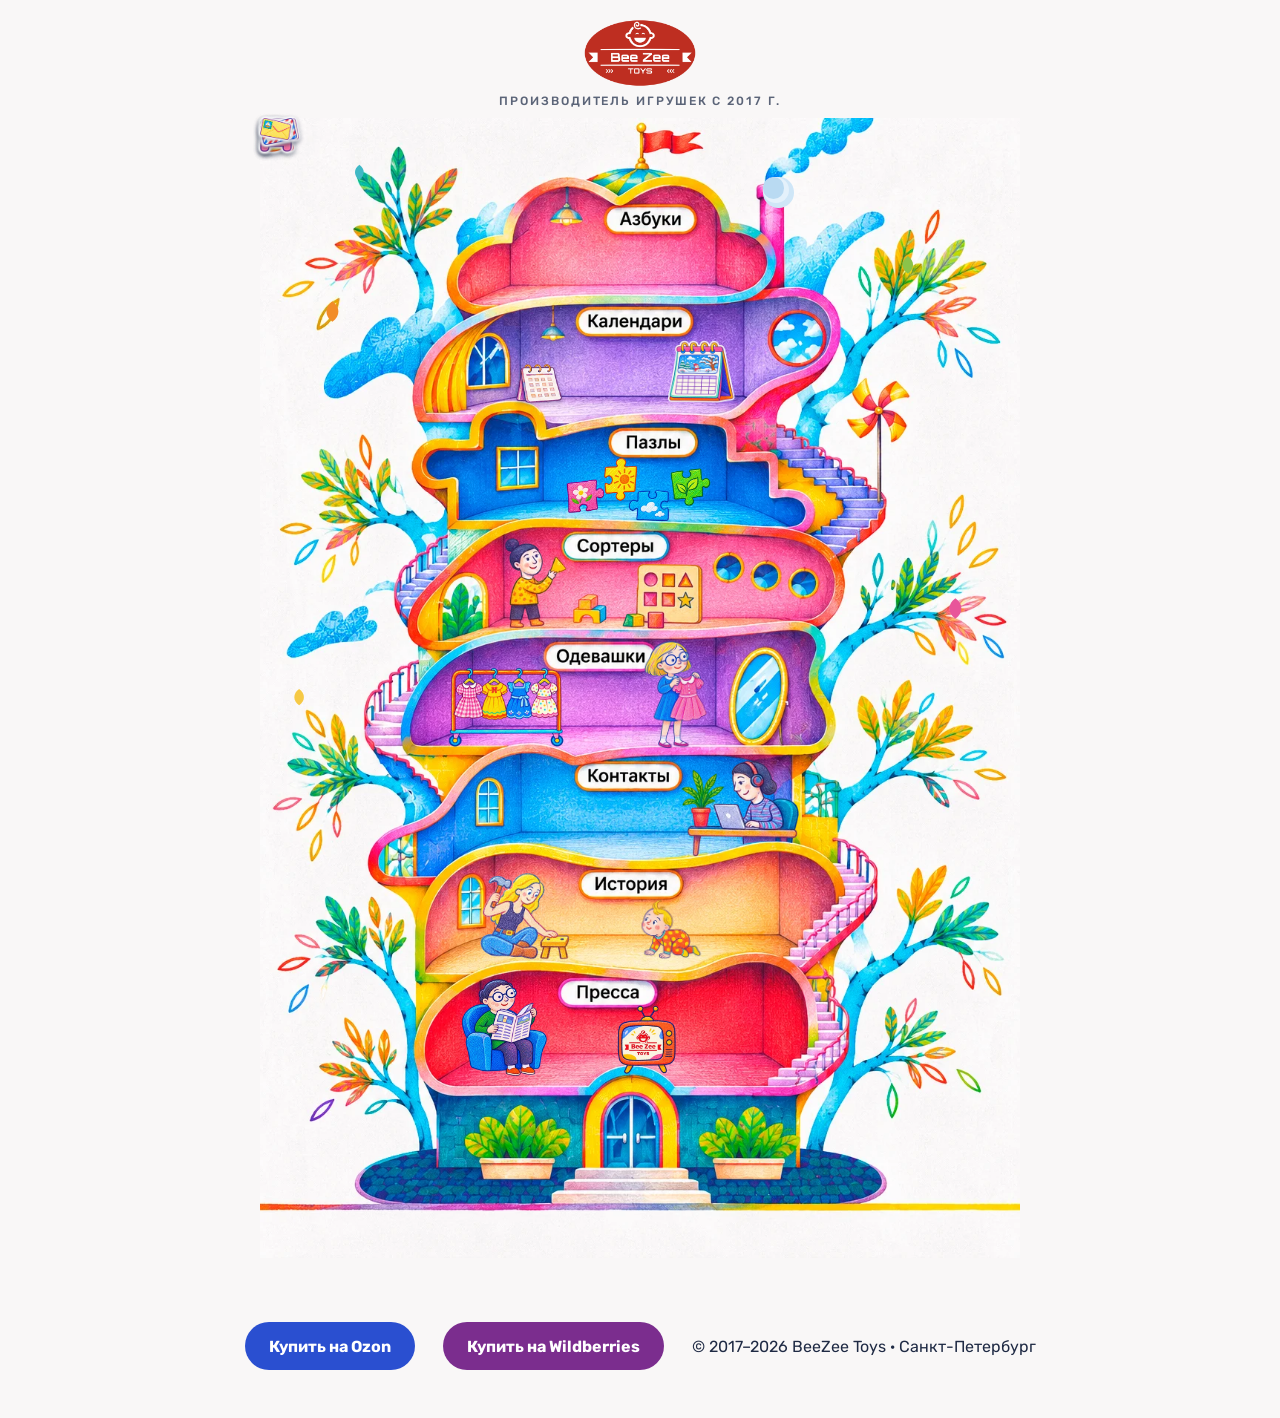
==== commit 47fb5636: "Пресса: телевизор переключает каналы В покое на экране логотип BeeZee. При наведении или тапе телеви" ====
--- a/index.html
+++ b/index.html
@@ -134,6 +134,13 @@
 @keyframes miniHop{0%,100%{transform:translateY(0) scale(1,1)}12%{transform:translateY(0) scale(1.08,.9)}38%{transform:translateY(-38%) scale(.95,1.06) rotate(-6deg)}60%{transform:translateY(0) scale(1,1) rotate(2deg)}68%{transform:translateY(0) scale(1.06,.93)}80%{transform:translateY(0) scale(1,1)}}
 /* большой календарь отражён — «смотрит» от окна */
 .k-cal{scale:-1 1}
+
+/* Пресса: телевизор. Кадры: 0 выключен, 1 помехи, 2 новости, 3 логотип BeeZee.
+   В покое показывает логотип, при наведении или тапе переключает каналы: помехи → новости → помехи → логотип. */
+.p-tv{background-image:url(img/pressa-tv.webp);background-position:100% 0;transform-origin:50% 100%}
+.g:hover .p-tv,.g:focus-within .p-tv,.g.on .p-tv{animation:channels 4s step-end infinite,tvShake 4s linear infinite}
+@keyframes channels{0%{background-position:0 0}6%{background-position:33.333% 0}16%{background-position:66.667% 0}50%{background-position:33.333% 0}58%{background-position:100% 0}100%{background-position:100% 0}}
+@keyframes tvShake{0%,5%,17%,49%,59%,100%{transform:none}8%,52%{transform:translateX(-1.5%) rotate(-1deg)}11%,55%{transform:translateX(1.5%) rotate(1deg)}14%{transform:none}}
 
 .puff{position:absolute;left:66.2%;top:5.2%;aspect-ratio:1;border-radius:50%;animation:rise 3.6s ease-out infinite}
 .leaf{position:absolute;animation:fall 9s linear infinite}
@@ -245,6 +252,7 @@
 <svg class="bam" viewBox="0 0 24 24" aria-hidden="true" style="left:36.13%;top:68.6%;width:2.4%;height:1.6%"><path d="M4 14L1 6M12 10V1M20 14l3-8" stroke="#F6C945" stroke-width="3.2" stroke-linecap="round" fill="none"/></svg>
 </div>
 <div class="g" data-room="pre" data-box="215,1153,790,1300">
+<span class="sprite p-tv" style="left:46.97%;top:77.8%;width:7.81%;height:6.18%"></span>
 <span class="sprite p-granny" style="left:26.32%;top:75.35%;width:11.82%;height:8.88%"></span>
 </div>
 </div>
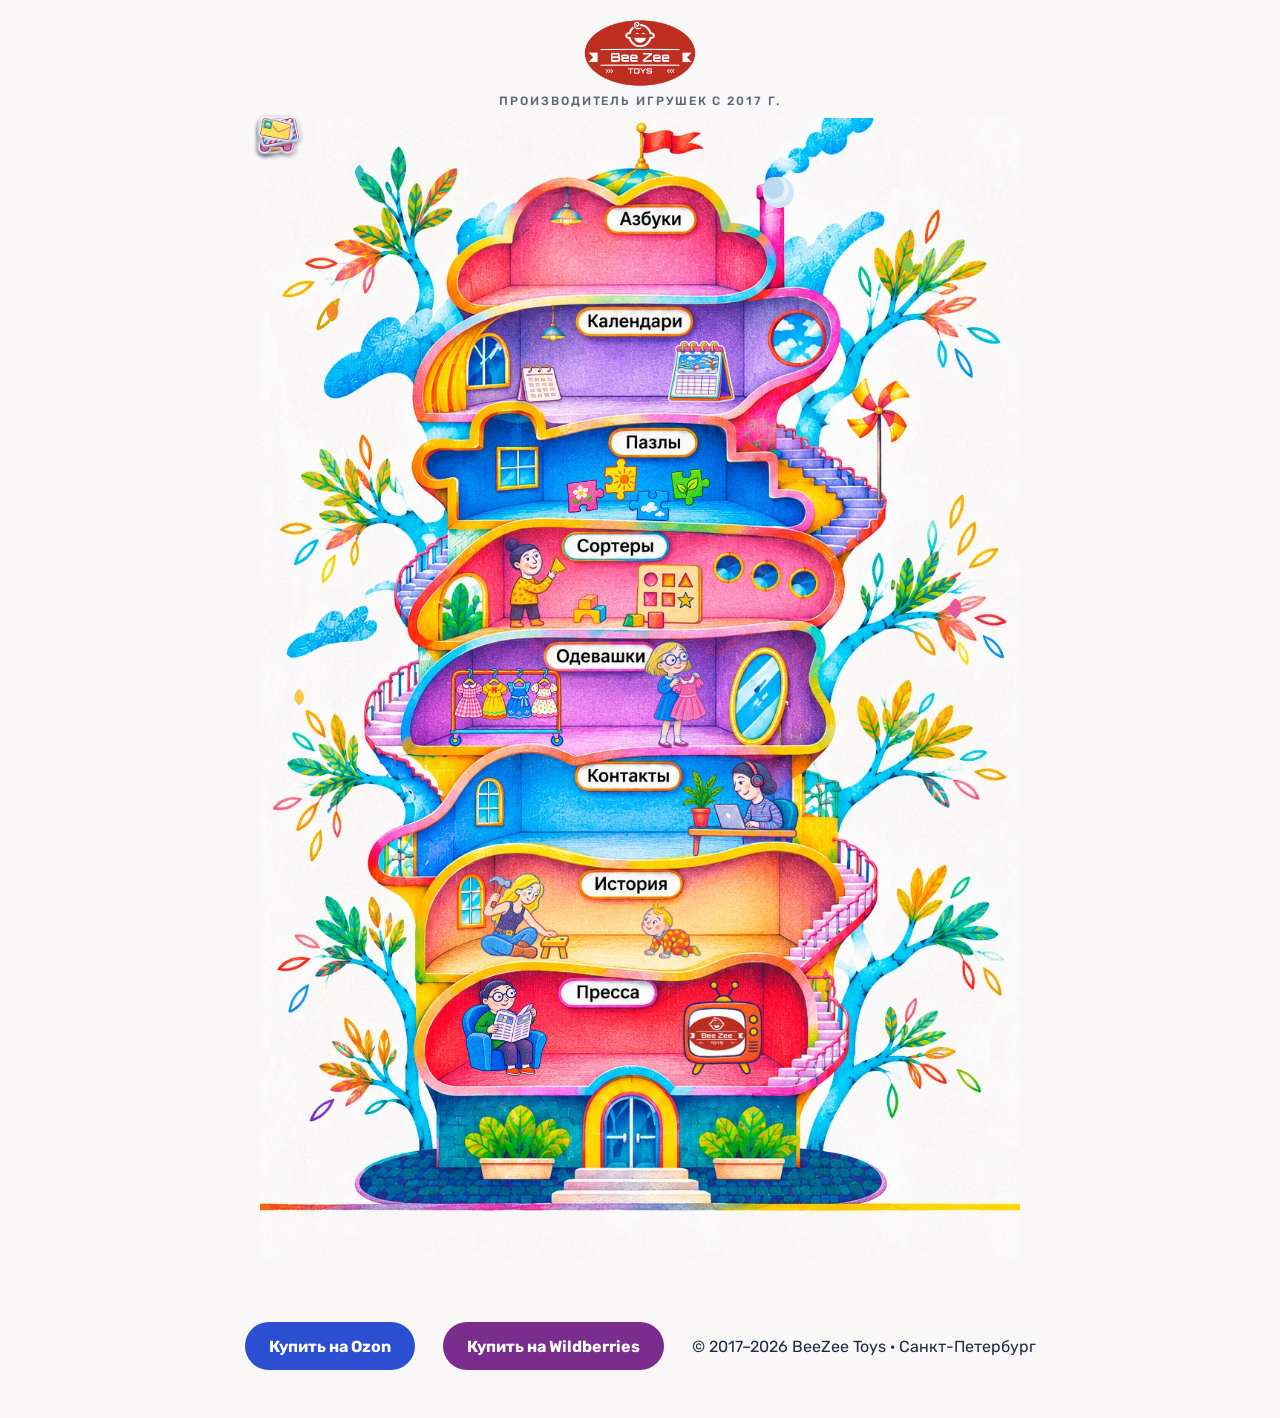
==== commit d14b843a: "Пресса: новый кадр с логотипом, телевизор крупнее и правее Co-Authored-By: Claude Opus 5.5 <noreply@" ====
--- a/index.html
+++ b/index.html
@@ -252,7 +252,7 @@
 <svg class="bam" viewBox="0 0 24 24" aria-hidden="true" style="left:36.13%;top:68.6%;width:2.4%;height:1.6%"><path d="M4 14L1 6M12 10V1M20 14l3-8" stroke="#F6C945" stroke-width="3.2" stroke-linecap="round" fill="none"/></svg>
 </div>
 <div class="g" data-room="pre" data-box="215,1153,790,1300">
-<span class="sprite p-tv" style="left:46.97%;top:77.8%;width:7.81%;height:6.18%"></span>
+<span class="sprite p-tv" style="left:55.47%;top:75.59%;width:10.74%;height:8.53%"></span>
 <span class="sprite p-granny" style="left:26.32%;top:75.35%;width:11.82%;height:8.88%"></span>
 </div>
 </div>
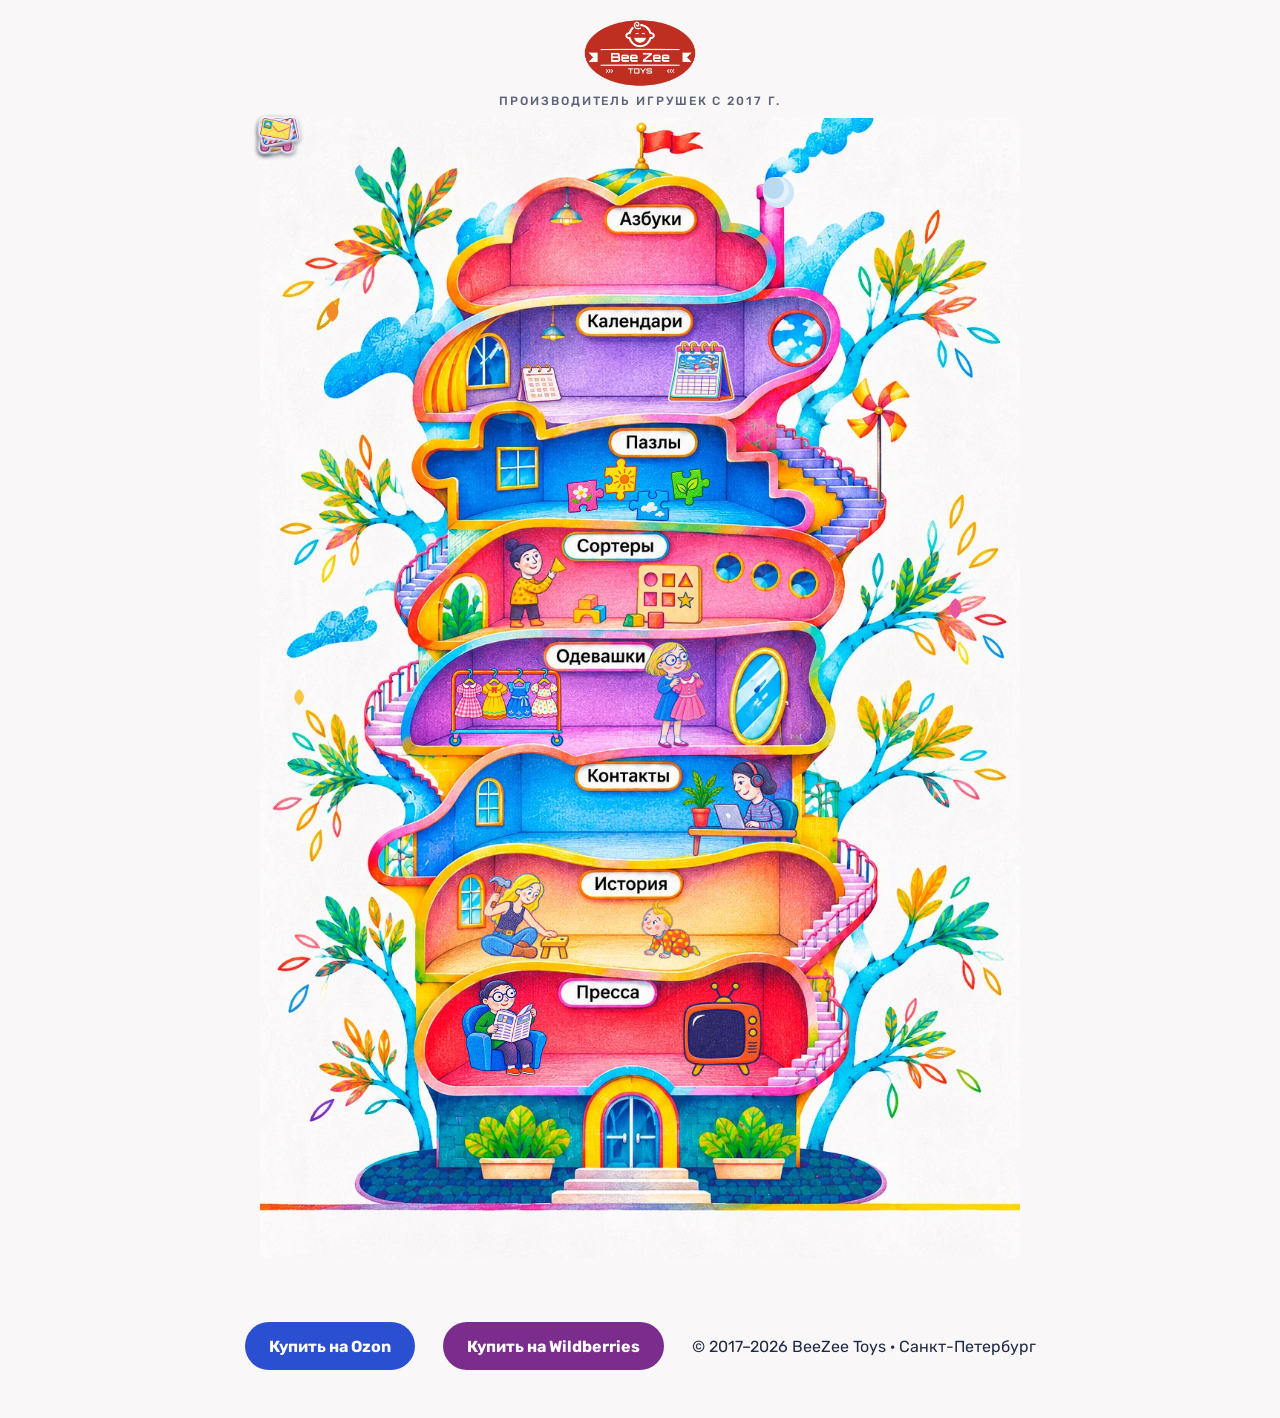
==== commit 400858d3: "Пресса: телевизор в покое выключен, включается при наведении Co-Authored-By: Claude Opus 5.5 <norepl" ====
--- a/index.html
+++ b/index.html
@@ -136,8 +136,8 @@
 .k-cal{scale:-1 1}
 
 /* Пресса: телевизор. Кадры: 0 выключен, 1 помехи, 2 новости, 3 логотип BeeZee.
-   В покое показывает логотип, при наведении или тапе переключает каналы: помехи → новости → помехи → логотип. */
-.p-tv{background-image:url(img/pressa-tv.webp);background-position:100% 0;transform-origin:50% 100%}
+   В покое выключен, при наведении или тапе включается и переключает каналы: помехи → новости → помехи → логотип. */
+.p-tv{background-image:url(img/pressa-tv.webp);background-position:0 0;transform-origin:50% 100%}
 .g:hover .p-tv,.g:focus-within .p-tv,.g.on .p-tv{animation:channels 4s step-end infinite,tvShake 4s linear infinite}
 @keyframes channels{0%{background-position:0 0}6%{background-position:33.333% 0}16%{background-position:66.667% 0}50%{background-position:33.333% 0}58%{background-position:100% 0}100%{background-position:100% 0}}
 @keyframes tvShake{0%,5%,17%,49%,59%,100%{transform:none}8%,52%{transform:translateX(-1.5%) rotate(-1deg)}11%,55%{transform:translateX(1.5%) rotate(1deg)}14%{transform:none}}
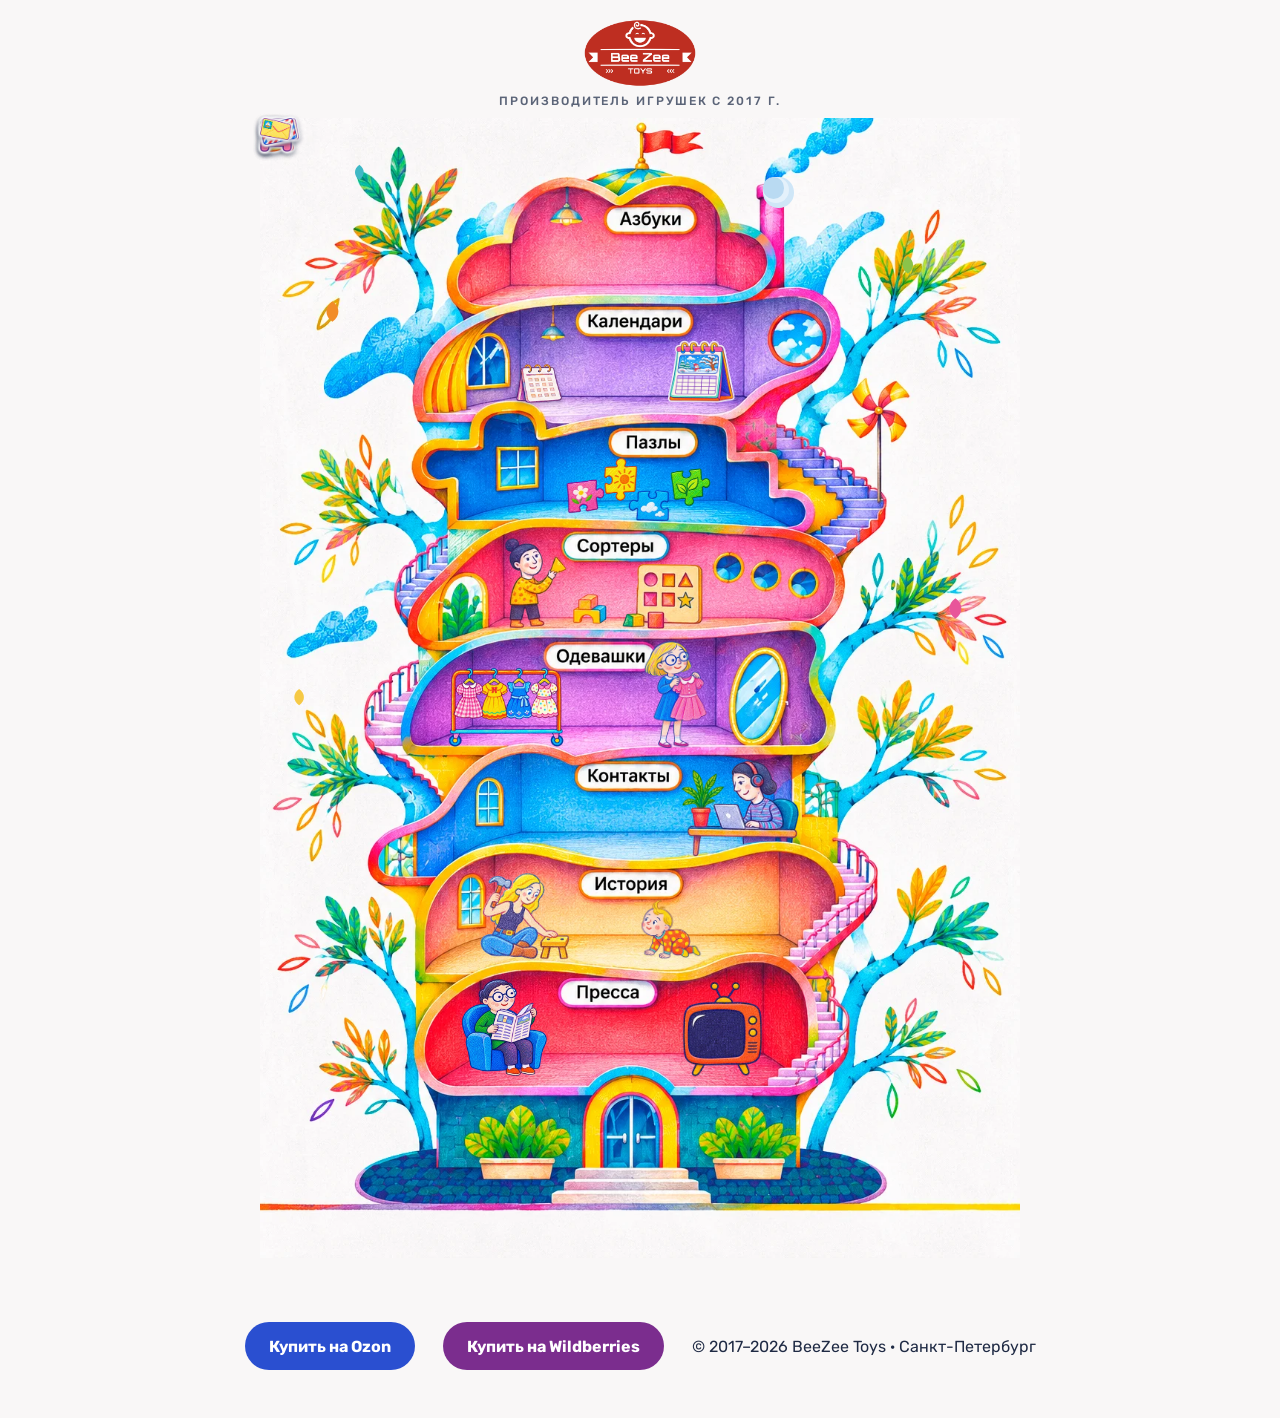
==== commit 86eff2bb: "Кнопка «Войти» заменена моргающим глазом На правом краю подсвеченной комнаты появляется полупрозрачн" ====
--- a/index.html
+++ b/index.html
@@ -33,8 +33,12 @@
 .hot{position:absolute;padding:0;margin:0;border:0;background:transparent;cursor:pointer;pointer-events:auto;border-radius:48px;transition:box-shadow .35s,background-color .35s;-webkit-tap-highlight-color:transparent}
 .hot:focus-visible{outline:none}
 .g:hover .hot,.g:focus-within .hot,.g.on .hot{background-color:rgba(255,255,255,.10);box-shadow:inset 0 0 0 4px rgba(255,255,255,.85),0 0 0 3px rgba(31,42,68,.12)}
-.go{position:absolute;right:7%;bottom:10%;padding:8px 16px;border-radius:999px;background:var(--ink);color:var(--paper);font:700 15px Rubik,sans-serif;opacity:0;transform:translateY(8px) scale(.8);transition:all .35s cubic-bezier(.34,1.56,.64,1);white-space:nowrap}
+/* кнопка-глаз на правом краю комнаты: полупрозрачный белый кружок, внутри моргающий глаз */
+.go{position:absolute;right:-30px;top:50%;width:60px;height:60px;margin-top:-30px;border-radius:50%;background:rgba(255,255,255,.6);-webkit-backdrop-filter:blur(3px);backdrop-filter:blur(3px);box-shadow:0 0 0 2px rgba(255,255,255,.85),0 6px 16px -6px rgba(31,42,68,.45);display:flex;align-items:center;justify-content:center;opacity:0;transform:scale(.6);transition:opacity .3s,transform .4s cubic-bezier(.34,1.56,.64,1)}
+.eye{display:block;width:76%;aspect-ratio:156/105;background:url(img/eye.webp) 0 0/300% 100% no-repeat;animation:blink 3.2s step-end infinite}
+@keyframes blink{0%{background-position:0 0}72%{background-position:50% 0}77%{background-position:100% 0}84%{background-position:50% 0}88%{background-position:0 0}100%{background-position:0 0}}
 .g:hover .go,.g:focus-within .go,.g.on .go{opacity:1;transform:none}
+.hot:hover .go{transform:scale(1.08)}
 .sp{position:absolute;width:24px;height:24px;opacity:0}
 .g:hover .sp,.g.on .sp{animation:sparkle 1s ease-out infinite}
 .g:hover .sp2,.g.on .sp2{animation-delay:.3s}
@@ -174,6 +178,7 @@
   header img{width:96px;height:60px}
   main{padding:0 0 28px;overflow:hidden}
   .house{width:131vw;flex:none;left:3.45vw}
+  .go{right:6px;width:46px;height:46px;margin-top:-23px}
   /* конверты мелкие — белый контур толще и плотнее, как у наклейки (буквы — без обводки) */
   .g[data-room="kon"] .fly img{filter:drop-shadow(2px 0 0 #fff) drop-shadow(-2px 0 0 #fff) drop-shadow(0 2px 0 #fff) drop-shadow(0 -2px 0 #fff) drop-shadow(0 2px 2px rgba(31,42,68,.35))} /* сдвиг: розовые лестницы слева и справа на равном расстоянии от краёв экрана */
 }
@@ -305,7 +310,7 @@
   b.className = 'hot';
   b.setAttribute('aria-label', 'Открыть раздел ' + r.name);
   b.style.cssText = `left:${l}%;top:${t}%;width:${w}%;height:${h}%`;
-  b.innerHTML = star('#F6C945', 'left:4%;top:8%', '') + star('#3FB8C5', 'right:6%;top:12%', 'sp2') + star('#E8559A', 'left:46%;bottom:8%', 'sp3') + '<span class="go">Войти →</span>';
+  b.innerHTML = star('#F6C945', 'left:4%;top:8%', '') + star('#3FB8C5', 'right:6%;top:12%', 'sp2') + star('#E8559A', 'left:46%;bottom:8%', 'sp3') + '<span class="go"><span class="eye"></span></span>';
   b.addEventListener('click', () => {
     // на телефоне первый тап оживляет комнату, второй — открывает раздел
     if (TOUCH && !g.classList.contains('on')) {
